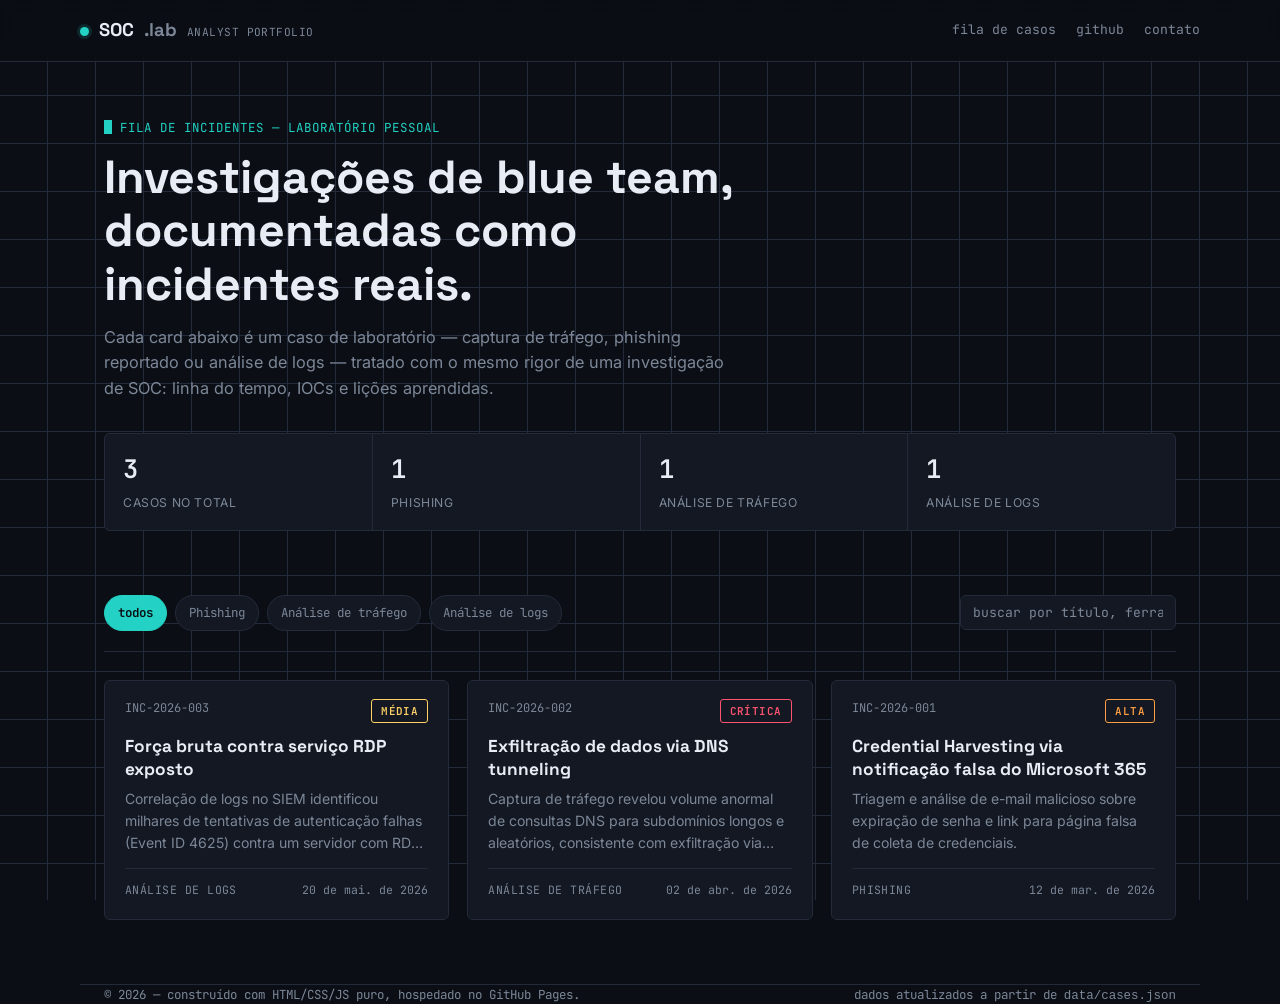
==== index.html @ 18e63dff "commit inicial" ====
<!DOCTYPE html>
<html lang="pt-BR">
<head>
<meta charset="UTF-8">
<meta name="viewport" content="width=device-width, initial-scale=1.0">
<title>Portfólio SOC — Análises de Incidentes</title>
<meta name="description" content="Portfólio de laboratórios de SOC e Blue Team: análise de tráfego, phishing e investigação de logs.">
<link rel="stylesheet" href="css/style.css">
</head>
<body>

<header class="topbar">
  <div class="wrap topbar-inner">
    <div class="brand"><span class="dot"></span>SOC<span style="color:var(--text-muted)">.lab</span> <small>ANALYST PORTFOLIO</small></div>
    <nav class="nav-links">
      <a href="index.html">fila de casos</a>
      <a href="https://github.com/" target="_blank" rel="noopener">github</a>
      <a href="mailto:seuemail@exemplo.com">contato</a>
    </nav>
  </div>
</header>

<div class="wrap">
  <section class="hero">
    <div class="eyebrow"><span class="cursor"></span>fila de incidentes — laboratório pessoal</div>
    <h1 class="title">Investigações de blue team, documentadas como incidentes reais.</h1>
    <p class="subtitle">Cada card abaixo é um caso de laboratório — captura de tráfego, phishing reportado ou análise de logs — tratado com o mesmo rigor de uma investigação de SOC: linha do tempo, IOCs e lições aprendidas.</p>

    <div class="stats-strip" id="stats-strip">
      <!-- preenchido via JS -->
    </div>
  </section>

  <div class="filters" id="filters">
    <span class="chip active" data-filter-type="category" data-filter-value="all">todos</span>
    <input class="search-input" id="search" type="text" placeholder="buscar por título, ferramenta ou IOC...">
  </div>

  <main class="grid" id="grid">
    <!-- cards preenchidos via JS -->
  </main>
</div>

<footer class="wrap">
  <span>© <span id="year"></span> — construído com HTML/CSS/JS puro, hospedado no GitHub Pages.</span>
  <span>dados atualizados a partir de <code>data/cases.json</code></span>
</footer>

<script src="js/app.js"></script>
</body>
</html>
---- css/style.css ----
@import url('https://fonts.googleapis.com/css2?family=Space+Grotesk:wght@500;600;700&family=Inter:wght@400;500;600&family=JetBrains+Mono:wght@400;500;600&display=swap');

:root {
  --bg: #0B0E14;
  --bg-panel: #131822;
  --bg-panel-hover: #1B2230;
  --border: #232B3A;
  --text: #E8EDF5;
  --text-muted: #7C8798;
  --accent: #23D2C4;
  --accent-dim: #14827A;

  --sev-critical: #FF5470;
  --sev-high: #FF9F43;
  --sev-medium: #FFD166;
  --sev-low: #4DABF7;
  --status-resolved: #3DDC97;

  --font-display: 'Space Grotesk', sans-serif;
  --font-body: 'Inter', sans-serif;
  --font-mono: 'JetBrains Mono', monospace;

  --radius: 6px;
}

* { box-sizing: border-box; }

html { scroll-behavior: smooth; }

body {
  margin: 0;
  background: var(--bg);
  background-image:
    linear-gradient(var(--border) 1px, transparent 1px),
    linear-gradient(90deg, var(--border) 1px, transparent 1px);
  background-size: 48px 48px;
  background-attachment: fixed;
  background-position: -1px -1px;
  color: var(--text);
  font-family: var(--font-body);
  line-height: 1.55;
  -webkit-font-smoothing: antialiased;
}

a { color: var(--accent); text-decoration: none; }
a:hover { text-decoration: underline; }

:focus-visible {
  outline: 2px solid var(--accent);
  outline-offset: 2px;
}

.wrap {
  max-width: 1120px;
  margin: 0 auto;
  padding: 0 24px;
}

/* ---------- Top bar ---------- */

.topbar {
  border-bottom: 1px solid var(--border);
  background: rgba(11, 14, 20, 0.85);
  backdrop-filter: blur(6px);
  position: sticky;
  top: 0;
  z-index: 20;
}

.topbar-inner {
  display: flex;
  align-items: center;
  justify-content: space-between;
  padding: 16px 0;
}

.brand {
  display: flex;
  align-items: baseline;
  gap: 10px;
  font-family: var(--font-display);
  font-weight: 700;
  font-size: 1.15rem;
  color: var(--text);
}

.brand .dot {
  width: 9px;
  height: 9px;
  border-radius: 50%;
  background: var(--accent);
  display: inline-block;
  box-shadow: 0 0 0 3px rgba(35, 210, 196, 0.15);
}

.brand small {
  font-family: var(--font-mono);
  font-size: 0.7rem;
  color: var(--text-muted);
  font-weight: 400;
  letter-spacing: 0.04em;
}

.nav-links {
  display: flex;
  gap: 20px;
  font-family: var(--font-mono);
  font-size: 0.82rem;
}

.nav-links a { color: var(--text-muted); }
.nav-links a:hover { color: var(--accent); text-decoration: none; }

/* ---------- Hero / stats strip ---------- */

.hero {
  padding: 56px 0 28px;
}

.eyebrow {
  font-family: var(--font-mono);
  font-size: 0.78rem;
  color: var(--accent);
  letter-spacing: 0.08em;
  text-transform: uppercase;
  display: flex;
  align-items: center;
  gap: 8px;
  margin-bottom: 14px;
}

.eyebrow .cursor {
  width: 8px;
  height: 14px;
  background: var(--accent);
  animation: blink 1.1s steps(2, start) infinite;
}

@keyframes blink { to { opacity: 0; } }

@media (prefers-reduced-motion: reduce) {
  .eyebrow .cursor { animation: none; }
}

h1.title {
  font-family: var(--font-display);
  font-size: clamp(2rem, 4vw, 2.9rem);
  line-height: 1.15;
  margin: 0 0 14px;
  max-width: 720px;
}

.subtitle {
  color: var(--text-muted);
  max-width: 620px;
  font-size: 1.02rem;
  margin: 0 0 32px;
}

.stats-strip {
  display: grid;
  grid-template-columns: repeat(auto-fit, minmax(140px, 1fr));
  gap: 1px;
  background: var(--border);
  border: 1px solid var(--border);
  border-radius: var(--radius);
  overflow: hidden;
  margin-bottom: 8px;
}

.stat {
  background: var(--bg-panel);
  padding: 16px 18px;
}

.stat .n {
  font-family: var(--font-mono);
  font-size: 1.6rem;
  font-weight: 600;
  color: var(--text);
  display: block;
}

.stat .l {
  font-size: 0.76rem;
  color: var(--text-muted);
  text-transform: uppercase;
  letter-spacing: 0.05em;
}

/* ---------- Filters ---------- */

.filters {
  display: flex;
  flex-wrap: wrap;
  gap: 8px;
  align-items: center;
  padding: 28px 0 20px;
  border-bottom: 1px solid var(--border);
  margin-bottom: 28px;
}

.chip {
  font-family: var(--font-mono);
  font-size: 0.78rem;
  padding: 7px 13px;
  border-radius: 999px;
  border: 1px solid var(--border);
  background: var(--bg-panel);
  color: var(--text-muted);
  cursor: pointer;
  transition: border-color .15s, color .15s;
}

.chip:hover { color: var(--text); border-color: var(--accent-dim); }

.chip.active {
  color: var(--bg);
  background: var(--accent);
  border-color: var(--accent);
  font-weight: 600;
}

.search-input {
  margin-left: auto;
  background: var(--bg-panel);
  border: 1px solid var(--border);
  color: var(--text);
  font-family: var(--font-mono);
  font-size: 0.82rem;
  padding: 8px 12px;
  border-radius: var(--radius);
  min-width: 200px;
}

.search-input::placeholder { color: var(--text-muted); }

/* ---------- Case grid & cards ---------- */

.grid {
  display: grid;
  grid-template-columns: repeat(auto-fill, minmax(310px, 1fr));
  gap: 18px;
  padding-bottom: 64px;
}

.card {
  display: block;
  background: var(--bg-panel);
  border: 1px solid var(--border);
  border-radius: var(--radius);
  padding: 18px 20px 20px;
  color: var(--text);
  transition: transform .15s ease, border-color .15s ease, background .15s ease;
}

.card:hover {
  border-color: var(--accent-dim);
  background: var(--bg-panel-hover);
  transform: translateY(-2px);
  text-decoration: none;
}

.card-top {
  display: flex;
  justify-content: space-between;
  align-items: flex-start;
  gap: 10px;
  margin-bottom: 12px;
}

.case-id {
  font-family: var(--font-mono);
  font-size: 0.75rem;
  color: var(--text-muted);
}

.sev-tag {
  font-family: var(--font-mono);
  font-size: 0.68rem;
  font-weight: 600;
  text-transform: uppercase;
  letter-spacing: 0.04em;
  padding: 3px 9px;
  border-radius: 3px;
  border: 1px solid currentColor;
  white-space: nowrap;
}

.sev-critical { color: var(--sev-critical); }
.sev-high { color: var(--sev-high); }
.sev-medium { color: var(--sev-medium); }
.sev-low { color: var(--sev-low); }

.card h3 {
  font-family: var(--font-display);
  font-size: 1.08rem;
  margin: 0 0 8px;
  line-height: 1.3;
}

.card p.summary {
  font-size: 0.88rem;
  color: var(--text-muted);
  margin: 0 0 14px;
  display: -webkit-box;
  -webkit-line-clamp: 3;
  -webkit-box-orient: vertical;
  overflow: hidden;
}

.card-meta {
  display: flex;
  justify-content: space-between;
  align-items: center;
  font-family: var(--font-mono);
  font-size: 0.72rem;
  color: var(--text-muted);
  border-top: 1px solid var(--border);
  padding-top: 12px;
}

.category-label {
  text-transform: uppercase;
  letter-spacing: 0.04em;
}

.empty-state {
  grid-column: 1 / -1;
  text-align: center;
  padding: 60px 20px;
  color: var(--text-muted);
  font-family: var(--font-mono);
  font-size: 0.9rem;
}

/* ---------- Footer ---------- */

footer {
  border-top: 1px solid var(--border);
  padding: 24px 0 40px;
  color: var(--text-muted);
  font-family: var(--font-mono);
  font-size: 0.78rem;
  display: flex;
  justify-content: space-between;
  flex-wrap: wrap;
  gap: 10px;
}

footer a { color: var(--text-muted); }
footer a:hover { color: var(--accent); }

/* ---------- Case detail page ---------- */

.back-link {
  display: inline-flex;
  align-items: center;
  gap: 6px;
  font-family: var(--font-mono);
  font-size: 0.8rem;
  color: var(--text-muted);
  margin: 28px 0 20px;
}
.back-link:hover { color: var(--accent); text-decoration: none; }

.ticket {
  border: 1px solid var(--border);
  border-radius: var(--radius);
  background: var(--bg-panel);
  padding: 26px 28px;
  margin-bottom: 32px;
}

.ticket-top {
  display: flex;
  justify-content: space-between;
  align-items: flex-start;
  gap: 16px;
  flex-wrap: wrap;
  margin-bottom: 14px;
}

.ticket-id {
  font-family: var(--font-mono);
  font-size: 0.85rem;
  color: var(--accent);
}

.badges { display: flex; gap: 8px; align-items: center; }

.status-badge {
  font-family: var(--font-mono);
  font-size: 0.68rem;
  font-weight: 600;
  text-transform: uppercase;
  padding: 3px 9px;
  border-radius: 3px;
  color: var(--status-resolved);
  border: 1px solid currentColor;
}

.ticket h1 {
  font-family: var(--font-display);
  font-size: clamp(1.5rem, 3vw, 2.1rem);
  margin: 4px 0 16px;
  line-height: 1.25;
}

.ticket-meta {
  display: flex;
  flex-wrap: wrap;
  gap: 20px;
  font-family: var(--font-mono);
  font-size: 0.78rem;
  color: var(--text-muted);
  border-top: 1px solid var(--border);
  padding-top: 14px;
}

.ticket-meta .m-label {
  text-transform: uppercase;
  letter-spacing: 0.05em;
  color: var(--text-muted);
  opacity: 0.7;
  margin-right: 6px;
}
.ticket-meta .m-value { color: var(--text); }

.tag-row { display: flex; flex-wrap: wrap; gap: 6px; margin-top: 14px; }
.tag {
  font-family: var(--font-mono);
  font-size: 0.7rem;
  border: 1px solid var(--border);
  padding: 3px 9px;
  border-radius: 999px;
  color: var(--text-muted);
}

.section {
  margin-bottom: 34px;
}

.section h2 {
  font-family: var(--font-display);
  font-size: 1.05rem;
  color: var(--accent);
  margin: 0 0 14px;
  display: flex;
  align-items: center;
  gap: 10px;
}

.section h2::after {
  content: '';
  flex: 1;
  height: 1px;
  background: var(--border);
}

.section p { color: var(--text); font-size: 0.95rem; }

.timeline { border-left: 2px solid var(--border); margin-left: 4px; padding-left: 24px; }
.timeline-item { position: relative; padding-bottom: 18px; }
.timeline-item:last-child { padding-bottom: 0; }
.timeline-item::before {
  content: '';
  position: absolute;
  left: -29px;
  top: 4px;
  width: 9px;
  height: 9px;
  border-radius: 50%;
  background: var(--accent);
  box-shadow: 0 0 0 3px var(--bg-panel);
}
.timeline-item .t-time {
  font-family: var(--font-mono);
  font-size: 0.76rem;
  color: var(--accent);
  display: block;
  margin-bottom: 2px;
}
.timeline-item .t-action { font-size: 0.92rem; color: var(--text); }

table.ioc-table {
  width: 100%;
  border-collapse: collapse;
  font-family: var(--font-mono);
  font-size: 0.85rem;
}
table.ioc-table th {
  text-align: left;
  color: var(--text-muted);
  font-weight: 500;
  text-transform: uppercase;
  font-size: 0.7rem;
  letter-spacing: 0.05em;
  border-bottom: 1px solid var(--border);
  padding: 8px 10px;
}
table.ioc-table td {
  border-bottom: 1px solid var(--border);
  padding: 10px 10px;
  color: var(--text);
}

.shots {
  display: grid;
  grid-template-columns: repeat(auto-fill, minmax(260px, 1fr));
  gap: 16px;
}
.shot figure {
  margin: 0;
  border: 1px solid var(--border);
  border-radius: var(--radius);
  overflow: hidden;
  background: var(--bg);
}
.shot img { width: 100%; display: block; }
.shot figcaption {
  padding: 10px 12px;
  font-size: 0.8rem;
  color: var(--text-muted);
  font-family: var(--font-mono);
}

.not-found {
  padding: 80px 0;
  text-align: center;
  color: var(--text-muted);
  font-family: var(--font-mono);
}

@media (max-width: 640px) {
  .search-input { margin-left: 0; width: 100%; }
  .ticket { padding: 20px; }
}
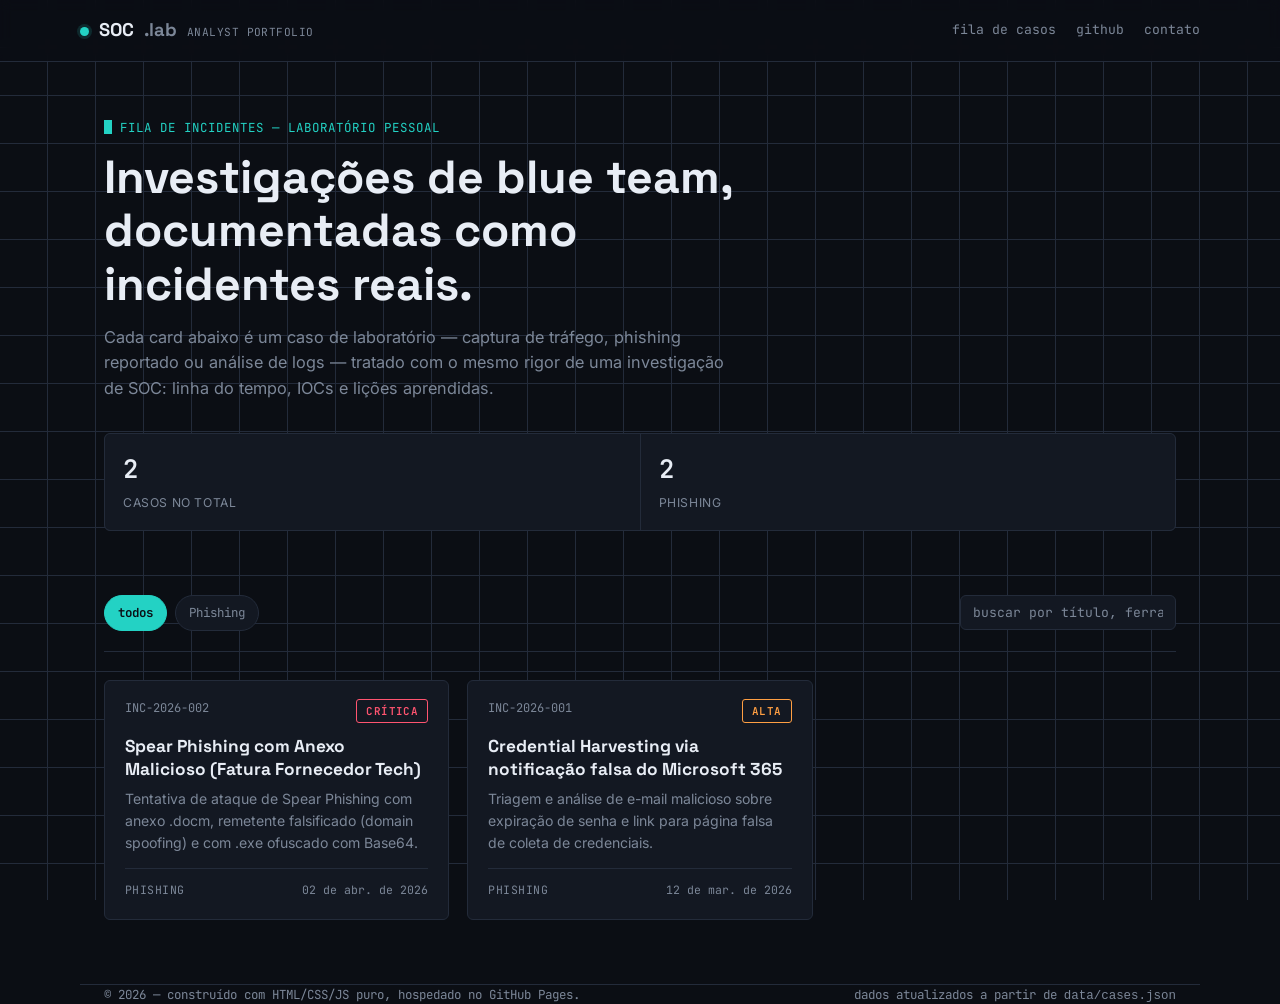
==== commit c37a7b95: "correção de links" ====
--- a/index.html
+++ b/index.html
@@ -14,8 +14,8 @@
     <div class="brand"><span class="dot"></span>SOC<span style="color:var(--text-muted)">.lab</span> <small>ANALYST PORTFOLIO</small></div>
     <nav class="nav-links">
       <a href="index.html">fila de casos</a>
-      <a href="https://github.com/" target="_blank" rel="noopener">github</a>
-      <a href="mailto:seuemail@exemplo.com">contato</a>
+      <a href="https://github.com/gwedosun" target="_blank" rel="noopener">github</a>
+      <a href="mailto:gwedosuns@gmail.com">contato</a>
     </nav>
   </div>
 </header>
